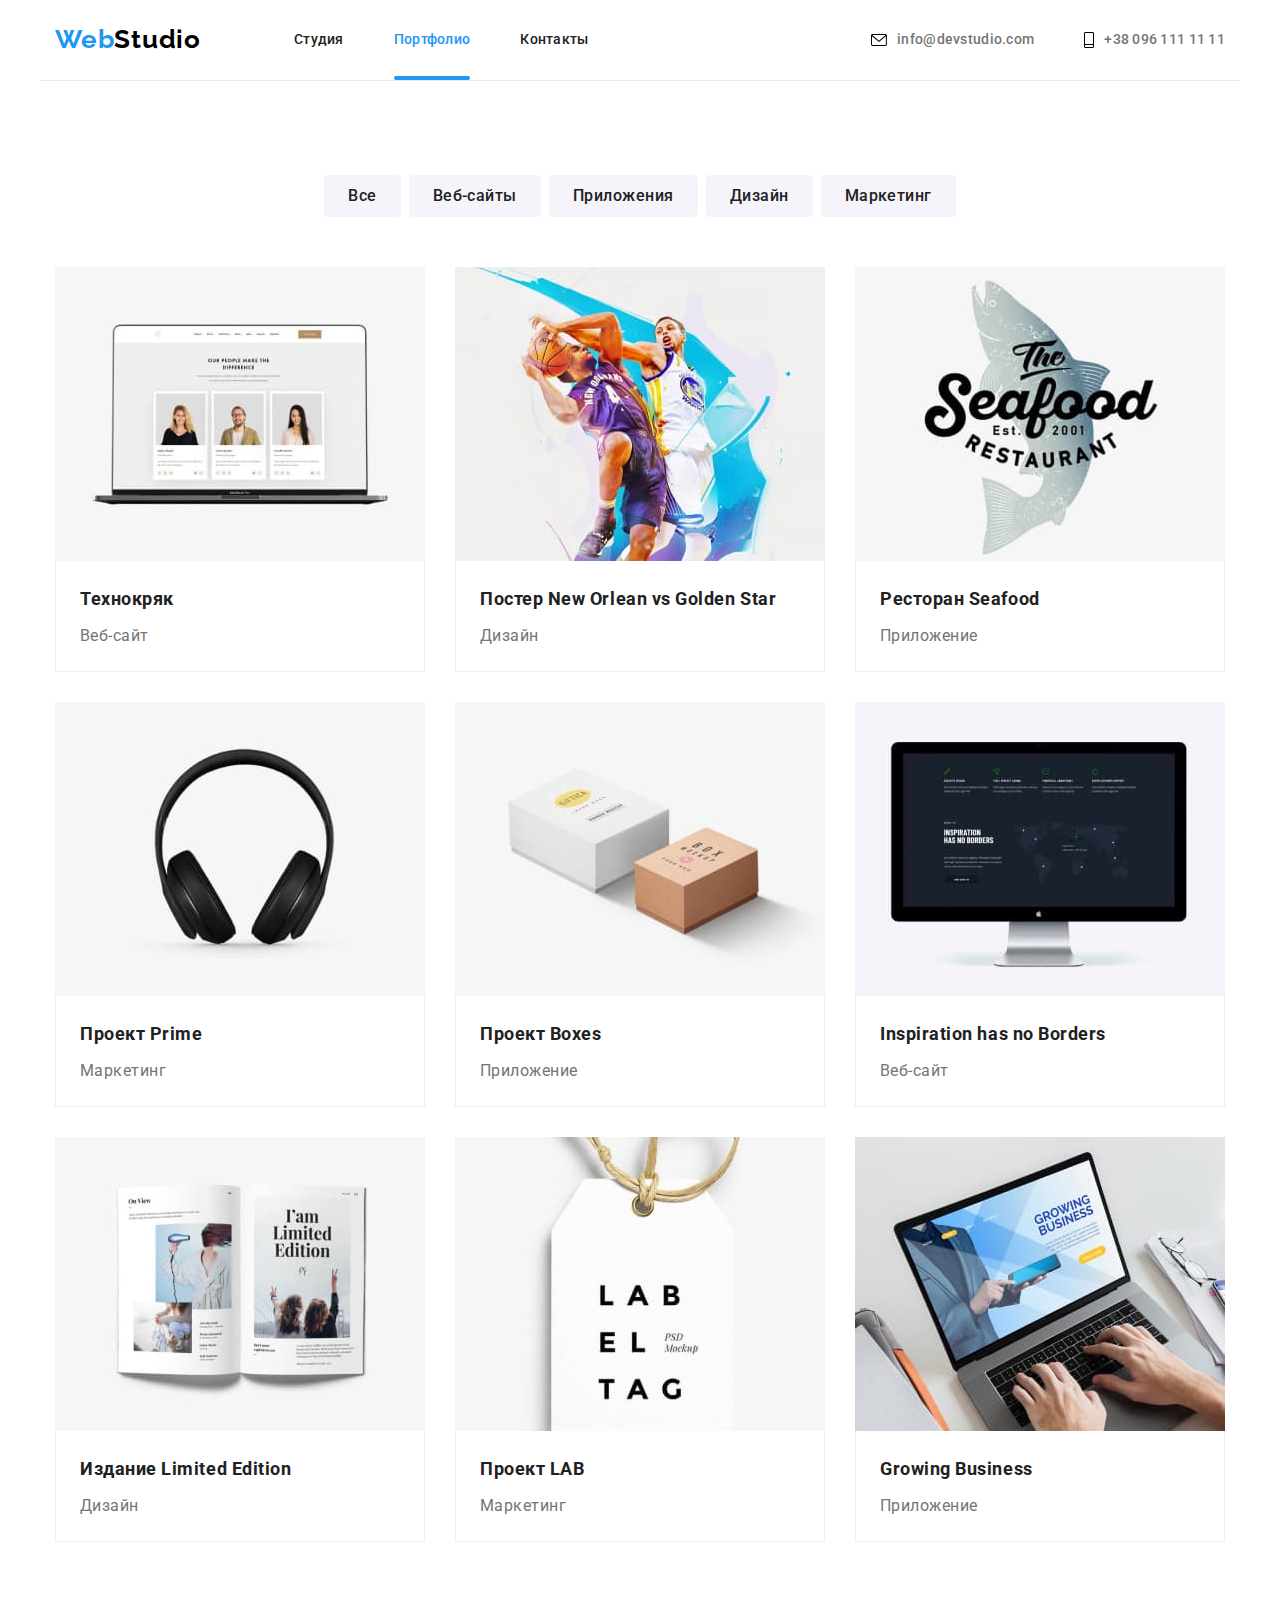
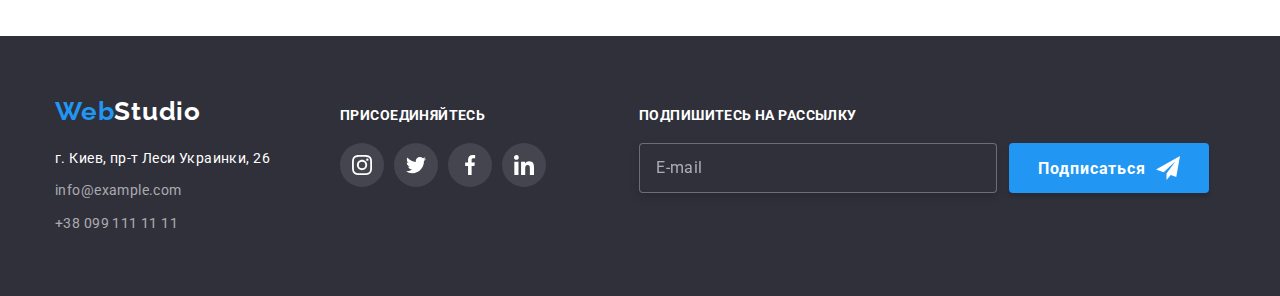
==== portfolio.html @ ce105347 "new" ====
<!DOCTYPE html>
<html lang="en">
  <head>
    <meta charset="UTF-8" />
    <meta http-equiv="X-UA-Compatible" content="IE=edge" />
    <meta name="viewport" content="width=device-width, initial-scale=1.0" />
    <title>WebStudio portfolio</title>
    <link rel="preconnect" href="https://fonts.gstatic.com" />
    <link
      href="https://fonts.googleapis.com/css2?family=Raleway:wght@700&family=Roboto:wght@400;500;700;900&display=swap"
      rel="stylesheet"
    />
    <link
      rel="stylesheet"
      href="https://cdnjs.cloudflare.com/ajax/libs/modern-normalize/1.1.0/modern-normalize.min.css"
    />
    <link rel="stylesheet" href="./css/styles.css" />
  </head>
  <body>
    <!-- Шапка страницы -->
    <header class="header conteiner header-border">
      <nav class="nav-conteiner">
        <a class="logo link" href="index.html">Web<span class="header-logo">Studio</span></a>
        <ul class="nav-main-list list">
          <li class="item"><a class="nav-main link" href="index.html">Студия</a></li>
          <li class="item">
            <a class="nav-main current link" href="./portfolio.html">Портфолио</a>
          </li>
          <li class="item"><a class="nav-main link" href="">Контакты</a></li>
        </ul>
      </nav>
      <ul class="nav-contacts list">
        <li class="nav-contacts-item">
          <a class="contact-link link" href="mailto:info@devstudio.com">
            <svg class="nav-envelope" width="16" height="12">
              <use href="./images/icon.svg#icon-envelope-hover"></use>
            </svg>
            info@devstudio.com
          </a>
        </li>
        <li class="nav-contacts-item">
          <a class="contact-link link" href="tel:+380961111111">
            <svg class="nav-envelope-tell" width="10" height="16">
              <use href="./images/icon.svg#icon-tell"></use>
            </svg>
            +38 096 111 11 11
          </a>
        </li>
      </ul>
    </header>
    <!-- Основной контент  -->
    <main>
      <section class="section">
        <div class="conteiner">
          <h1 class="visually-hidden">Портфолио</h1>
          <ul class="button-flex list">
            <li class="item"><button type="button" class="button-portfolio button">Все</button></li>
            <li class="item">
              <button type="button" class="button-portfolio button">Веб-сайты</button>
            </li>
            <li class="item">
              <button type="button" class="button-portfolio button">Приложения</button>
            </li>
            <li class="item">
              <button type="button" class="button-portfolio button">Дизайн</button>
            </li>
            <li class="item">
              <button type="button" class="button-portfolio button">Маркетинг</button>
            </li>
          </ul>
          <ul class="portfolio-flex list">
            <li class="item">
              <a class="portfolio-set-action link" href="">
                <div class="thumb-overlay">
                  <img
                    src="./images/portfolio/portfolio1.jpg"
                    alt="компьютер"
                    width="370"
                    height="294"
                  />
                  <p class="thumb-text">
                    Технокряк это современная площадка распространения коронавируса. Компании
                    используют эту платформу для цифрового шпионажа и атак на защищённые сервера
                    конкурентов.
                  </p>
                </div>
                <div class="portfolio-set-border">
                  <h2 class="title-portfolio">Технокряк</h2>
                  <p class="text-portfolio">Веб-сайт</p>
                </div>
              </a>
            </li>
            <li class="item">
              <a class="portfolio-set-action link" href="">
                <div class="thumb-overlay">
                  <img
                    src="./images/portfolio/portfolio2.jpg"
                    alt="игра в баскетбол"
                    width="370"
                    height="294"
                  />
                  <p class="thumb-text">
                    Технокряк это современная площадка распространения коронавируса. Компании
                    используют эту платформу для цифрового шпионажа и атак на защищённые сервера
                    конкурентов.
                  </p>
                </div>
                <div class="portfolio-set-border">
                  <h2 class="title-portfolio">Постер New Orlean vs Golden Star</h2>
                  <p class="text-portfolio">Дизайн</p>
                </div>
              </a>
            </li>
            <li class="item">
              <a class="portfolio-set-action link" href="">
                <div class="thumb-overlay">
                  <img
                    src="./images/portfolio/portfolio3.jpg"
                    alt="Ресторан морепродуктов"
                    width="370"
                    height="294"
                  />
                  <p class="thumb-text">
                    Технокряк это современная площадка распространения коронавируса. Компании
                    используют эту платформу для цифрового шпионажа и атак на защищённые сервера
                    конкурентов.
                  </p>
                </div>
                <div class="portfolio-set-border">
                  <h2 class="title-portfolio">Ресторан Seafood</h2>
                  <p class="text-portfolio">Приложение</p>
                </div>
              </a>
            </li>
            <li class="item">
              <a class="portfolio-set-action link" href="">
                <div class="thumb-overlay">
                  <img
                    src="./images/portfolio/portfolio4.jpg"
                    alt="наушники"
                    width="370"
                    height="294"
                  />
                  <p class="thumb-text">
                    Технокряк это современная площадка распространения коронавируса. Компании
                    используют эту платформу для цифрового шпионажа и атак на защищённые сервера
                    конкурентов.
                  </p>
                </div>
                <div class="portfolio-set-border">
                  <h2 class="title-portfolio">Проект Prime</h2>
                  <p class="text-portfolio">Маркетинг</p>
                </div>
              </a>
            </li>
            <li class="item">
              <a class="portfolio-set-action link" href="">
                <div class="thumb-overlay">
                  <img
                    src="./images/portfolio/portfolio5.jpg"
                    alt="коропки"
                    width="370"
                    height="294"
                  />
                  <p class="thumb-text">
                    Технокряк это современная площадка распространения коронавируса. Компании
                    используют эту платформу для цифрового шпионажа и атак на защищённые сервера
                    конкурентов.
                  </p>
                </div>
                <div class="portfolio-set-border">
                  <h2 class="title-portfolio">Проект Boxes</h2>
                  <p class="text-portfolio">Приложение</p>
                </div>
              </a>
            </li>
            <li class="item">
              <a class="portfolio-set-action link" href="">
                <div class="thumb-overlay">
                  <img
                    src="./images/portfolio/portfolio6.jpg"
                    alt="монитор"
                    width="370"
                    height="294"
                  />
                  <p class="thumb-text">
                    Технокряк это современная площадка распространения коронавируса. Компании
                    используют эту платформу для цифрового шпионажа и атак на защищённые сервера
                    конкурентов.
                  </p>
                </div>
                <div class="portfolio-set-border">
                  <h2 class="title-portfolio">Inspiration has no Borders</h2>
                  <p class="text-portfolio">Веб-сайт</p>
                </div>
              </a>
            </li>
            <li class="item">
              <a class="portfolio-set-action link" href="">
                <div class="thumb-overlay">
                  <img
                    src="./images/portfolio/portfolio7.jpg"
                    alt="книга"
                    width="370"
                    height="294"
                  />
                  <p class="thumb-text">
                    Технокряк это современная площадка распространения коронавируса. Компании
                    используют эту платформу для цифрового шпионажа и атак на защищённые сервера
                    конкурентов.
                  </p>
                </div>
                <div class="portfolio-set-border">
                  <h2 class="title-portfolio">Издание Limited Edition</h2>
                  <p class="text-portfolio">Дизайн</p>
                </div>
              </a>
            </li>
            <li class="item">
              <a class="portfolio-set-action link" href="">
                <div class="thumb-overlay">
                  <img
                    src="./images/portfolio/portfolio8.jpg"
                    alt="бирка"
                    width="370"
                    height="294"
                  />
                  <p class="thumb-text">
                    Технокряк это современная площадка распространения коронавируса. Компании
                    используют эту платформу для цифрового шпионажа и атак на защищённые сервера
                    конкурентов.
                  </p>
                </div>
                <div class="portfolio-set-border">
                  <h2 class="title-portfolio">Проект LAB</h2>
                  <p class="text-portfolio">Маркетинг</p>
                </div>
              </a>
            </li>
            <li class="item">
              <a class="portfolio-set-action link" href="">
                <div class="thumb-overlay">
                  <img
                    src="./images/portfolio/portfolio9.jpg"
                    alt="ноутбук"
                    width="370"
                    height="294"
                  />
                  <p class="thumb-text">
                    Технокряк это современная площадка распространения коронавируса. Компании
                    используют эту платформу для цифрового шпионажа и атак на защищённые сервера
                    конкурентов.
                  </p>
                </div>
                <div class="portfolio-set-border">
                  <h2 class="title-portfolio">Growing Business</h2>
                  <p class="text-portfolio">Приложение</p>
                </div>
              </a>
            </li>
          </ul>
        </div>
      </section>
    </main>
    <!-- Подвал страницы -->
    <footer class="footer background-width">
      <div class="conteiner address-flex">
        <div>
          <a class="footer-logo-measurements link" href="index.html"
            >Web<span class="footer-logo">Studio</span></a
          >
          <address>
            <ul class="list">
              <li class="footer-margin">
                <a
                  class="footer address link"
                  href="https://goo.gl/maps/Bgxvi77Lv6ApDNNu9"
                  target="_blank"
                  rel="noopener noreferrer"
                  >г. Киев, пр-т Леси Украинки, 26
                </a>
              </li>
              <li class="footer-margin">
                <a class="footer contacts link" href="mailto:info@devstudio.com"
                  >info@example.com</a
                >
              </li>
              <li class="footer-margin">
                <a class="footer contacts link" href="tel:+380961111111">+38 099 111 11 11</a>
              </li>
            </ul>
          </address>
        </div>
        <div class="icon-footer-conteiner">
          <p class="join-footer">присоединяйтесь</p>
          <ul class="list icon-footer">
            <li class="icon-margin-footer">
              <a class="icon-flex-footer" href="">
                <svg width="20" height="20">
                  <use href="./images/icon.svg#icon-instagram"></use>
                </svg>
              </a>
            </li>
            <li class="icon-margin-footer">
              <a class="icon-flex-footer" href="">
                <svg width="20" height="20">
                  <use href="./images/icon.svg#icon-twitter"></use>
                </svg>
              </a>
            </li>
            <li class="icon-margin-footer">
              <a class="icon-flex-footer" href="">
                <svg width="20" height="20">
                  <use href="./images/icon.svg#icon-facebook"></use>
                </svg>
              </a>
            </li>
            <li class="icon-margin-footer">
              <a class="icon-flex-footer" href="">
                <svg width="20" height="20">
                  <use href="./images/icon.svg#icon-linkedin"></use>
                </svg>
              </a>
            </li>
          </ul>
        </div>
        <form class="footer-form" method="post">
          <label class="footer-label" for="footer-input">Подпишитесь на рассылку</label>
          <div class="footer-input-button">
            <input
              class="footer-input"
              id="footer-input"
              type="email"
              name="user-email"
              placeholder="E-mail"
            />
            <button class="footer-button" type="submit">
              <span class="footer-button-text">Подписаться</span>
              <svg width="24" height="24" class="footer-icon-send">
                <use href="./images/icon.svg#icon-icon-send"></use>
              </svg>
            </button>
          </div>
        </form>
      </div>
    </footer>
  </body>
</html>
---- css/styles.css ----
:root {
  --font-secondary: 'Raleway', sans-serif;
  --font-primary: 'Roboto', sans-serif;
  --primary-text-color: #757575;
  --title-text-color: #212121;
  --accent-color: #2196f3;
  --bgc-hero-footer: #2f303a;
  --button-secondary-made: #f5f4fa;
  --secondary-color-white: #ffffff;
  --logo-color: #000000;
  --button-first-accent: #188ce8;
  --margin-content: 30px;
}
/* delite style utility */
.list {
  list-style: none;
  margin: 0px;
  padding: 0px;
}
.link {
  text-decoration: none;
}
img {
  display: block;
  max-width: 100%;
}
/* body */
body {
  font-weight: 400;
  font-size: 14px;
  font-family: var(--font-primary);
  background-color: var(--secondary-color-white);
  color: var(--primary-text-color);
}
/* conteiner width 1200 */
.conteiner {
  width: 1200px;
  padding-left: 15px;
  padding-right: 15px;
  margin: 0 auto;
}
/* conteiner section */
.section {
  padding-top: 94px;
  padding-bottom: 94px;
}
/* header */
.header {
  font-weight: 500;
  line-height: 1.1;
  letter-spacing: 0.02em;
  display: flex;
  align-items: center;
}
.header-border {
  border-bottom: 1px solid #ececec;
}
/* logo */
.logo {
  padding-top: 24px;
  padding-bottom: 25px;
  font-family: var(--font-secondary);
  font-weight: bold;
  font-size: 26px;
  line-height: 1.2;
  letter-spacing: 0.03em;
  color: var(--accent-color);
}
.footer-logo-measurements {
  margin-top: 0px;
  margin-bottom: 20px;
  font-family: var(--font-secondary);
  font-weight: bold;
  font-size: 26px;
  line-height: 1.2;
  letter-spacing: 0.03em;
  color: var(--accent-color);
  display: block;
}
.header-logo {
  color: var(--logo-color);
}
.footer-logo {
  color: var(--secondary-color-white);
}
/* nav */
.nav-main-list {
  display: flex;
  margin-left: 93px;
}
.nav-conteiner {
  display: flex;
  align-items: center;
}
.nav-main-list > .item:not(:last-child) {
  margin-right: 50px;
}
.nav-main {
  color: var(--title-text-color);
  display: block;
  padding-top: 32px;
  padding-bottom: 32px;
  transition: color 250ms cubic-bezier(0.4, 0, 0.2, 1);
}
.nav-contacts {
  display: flex;
  margin-left: auto;
}
.nav-main:hover,
.nav-main:focus {
  color: var(--accent-color);
}
.nav-main.current {
  color: var(--accent-color);
}
.item .current {
  position: relative;
}
.nav-main.current::after {
  position: absolute;
  content: '';
  display: block;
  width: 100%;
  height: 4px;
  background-color: var(--accent-color);
  border-radius: 2px;
  left: 0;
  bottom: 0;
}
.contact-link {
  padding-top: 32px;
  padding-bottom: 32px;
  display: block;
  color: var(--primary-text-color);
  display: flex;
  transition: fill 250ms cubic-bezier(0.4, 0, 0.2, 1), color 250ms cubic-bezier(0.4, 0, 0.2, 1);
}
.contact-link:hover,
.contact-link:focus {
  color: var(--accent-color);
  fill: var(--accent-color);
}
.nav-contacts-item:not(:last-child) {
  margin-right: 50px;
  display: flex;
}
.nav-envelope {
  margin-right: 10px;
  margin: auto 10px auto auto;
  color: var(--primary-text-color);
}
.nav-envelope-tell {
  margin-right: 10px;
  color: var(--primary-text-color);
  transition: fill 250ms cubic-bezier(0.4, 0, 0.2, 1);
}
.nav-envelope-tell:hover,
.nav-envelope-tell:focus {
  fill: var(--accent-color);
}
/* hero */
.hero-title {
  margin-left: auto;
  margin-right: auto;
  width: 696px;
  margin-top: 0px;
  margin-bottom: 30px;
  font-weight: 900;
  font-size: 44px;
  line-height: 1.4;
  letter-spacing: 0.06em;
  text-transform: uppercase;
  color: var(--secondary-color-white);
}
.hero-width {
  background-size: cover;
  background-position: center;
  background-repeat: no-repeat;
  background-image: linear-gradient(to right, rgba(47, 48, 58, 0.4), rgba(47, 48, 58, 0.4)),
    url(../images/hero.jpg);
  text-align: center;
  padding-top: 200px;
  padding-bottom: 200px;
  margin: 0 auto;
  max-width: 1600px;
  height: 600px;
  background-color: var(--bgc-hero-footer);
}
/* button */
.button {
  font-family: inherit;
  font-size: 16px;
  cursor: pointer;
  border-radius: 4px;
  display: inline-block;
  text-align: center;
  min-width: 200px;
}
.button-primary {
  padding: 10px 32px;
  font-weight: 700;
  line-height: 1.9;
  letter-spacing: 0.06em;
  border-color: transparent;
  color: var(--secondary-color-white);
  background-color: var(--accent-color);
  transition: background-color 250ms cubic-bezier(0.4, 0, 0.2, 1);
}
.button-primary:hover,
.button-primary:focus {
  background-color: var(--button-first-accent);
}
/* bytton portfolio */
.button-portfolio {
  border-color: transparent;
  min-width: 100%;
  padding: 6px 22px;
  font-weight: 500;
  line-height: 1.6;
  letter-spacing: 0.03em;
  color: var(--title-text-color);
  background-color: var(--button-secondary-made);
  transition: color 250ms cubic-bezier(0.4, 0, 0.2, 1),
    box-shadow 250ms cubic-bezier(0.4, 0, 0.2, 1),
    background-color 250ms cubic-bezier(0.4, 0, 0.2, 1);
}
.button-flex {
  display: flex;
  justify-content: center;
  margin-top: 0px;
  margin-bottom: 50px;
}
.button-flex > .item:not(:last-child) {
  margin-right: 8px;
}
.button-portfolio:hover,
.button-portfolio:focus {
  color: var(--secondary-color-white);
  background-color: var(--accent-color);
  box-shadow: 0px 3px 1px rgba(0, 0, 0, 0.1), 0px 1px 2px rgba(0, 0, 0, 0.08),
    0px 2px 2px rgba(0, 0, 0, 0.12);
}
/* section features */
.section-features {
  padding-top: 94px;
}
.features-title {
  margin-top: 0px;
  margin-bottom: 10px;
  font-weight: bold;
  line-height: 1.1;
  letter-spacing: 0.03em;
  text-transform: uppercase;
  color: var(--title-text-color);
}
.features-text {
  margin-top: 0px;
  margin-bottom: 0px;
  line-height: 1.7;
  letter-spacing: 0.03em;
}
.features-flex {
  display: flex;
}
.features-flex .item:not(:last-child) {
  margin-right: var(--margin-content);
}
.icon-features {
  display: flex;
  align-items: center;
  justify-content: center;
  width: 270px;
  height: 120px;
  background-color: #f5f4fa;
  border-radius: 4px;
  margin-bottom: 30px;
}
/* section made */
.made-title {
  margin-top: 0px;
  margin-bottom: 50px;
  font-weight: bold;
  font-size: 36px;
  line-height: 1.2;
  text-align: center;
  letter-spacing: 0.03em;
  color: var(--title-text-color);
}
.made-flex {
  display: flex;
}
.made-flex .item:not(:last-child) {
  margin-right: var(--margin-content);
}
.made-flex > .item {
  position: relative;
}
.made-position-item {
  position: absolute;
  width: 100%;
  height: 70px;
  left: 0;
  bottom: 0;
  background: rgba(47, 48, 58, 0.8);
}
.made-position-item > .title-text {
  position: absolute;
  width: 200px;
  top: 50%;
  left: 50%;
  transform: translate(-50%, -50%);
  margin: 0 auto;

  font-weight: 700;
  font-size: 14px;
  line-height: 1.14;
  letter-spacing: 0.03em;
  text-transform: uppercase;
  color: #ffffff;
}
/* section team */
.team {
  background-color: var(--button-secondary-made);
}
.title-team {
  margin-top: 0px;
  margin-bottom: 50px;
  font-weight: bold;
  font-size: 36px;
  line-height: 1.2;
  text-align: center;
  letter-spacing: 0.03em;
  color: var(--title-text-color);
}
.team-flex {
  display: flex;
}
.team-flex > .item:not(:last-child) {
  margin-right: var(--margin-content);
}
.card-team {
  padding-top: var(--margin-content);
  padding-bottom: var(--margin-content);
  border-radius: 0px 0px 4px 4px;
  background: var(--secondary-color-white);
  box-shadow: 0px 1px 3px rgba(0, 0, 0, 0.12), 0px 1px 1px rgba(0, 0, 0, 0.14),
    0px 2px 1px rgba(0, 0, 0, 0.2);
}
.member-team {
  margin-top: 0px;
  margin-bottom: 10px;
  font-weight: 500;
  font-size: 16px;
  line-height: 1.2;
  text-align: center;
  letter-spacing: 0.03em;
  color: var(--title-text-color);
}
.position {
  margin-top: 0px;
  margin-bottom: 0px;
  font-size: 16px;
  line-height: 1.2;
  text-align: center;
  letter-spacing: 0.03em;
}
.icon-flex {
  display: flex;
  justify-content: space-between;
  align-items: center;
  margin-left: 32px;
  margin-right: 30px;
  margin-top: 16px;
}
.icon-flex-team {
  width: 44px;
  height: 44px;
  display: flex;
  justify-content: center;
  align-items: center;
  border-radius: 50%;
  background-color: var(--secondary-color-white);
  fill: #afb1b8;
  transition: fill 250ms cubic-bezier(0.4, 0, 0.2, 1),
    background-color 250ms cubic-bezier(0.4, 0, 0.2, 1);
}
.icon-flex-team:hover,
.icon-flex-team:focus {
  background-color: var(--accent-color);
  fill: var(--secondary-color-white);
}
.icon-team {
  width: 20px;
  height: 20px;
}
/* customer */
.customer-title {
  margin-top: 0px;
  margin-bottom: 50px;
  font-weight: 700;
  font-size: 36px;
  line-height: 1.31;
  text-align: center;
  letter-spacing: 0.03em;
  color: var(--title-text-color);
}
.customer-icon-flex {
  display: flex;
}
.customer-icon {
  display: flex;
  fill: #afb1b8;
  width: 170px;
  height: 92px;
  padding: 16px 32px;
  border: 1px solid #afb1b8;
  box-sizing: border-box;
  border-radius: 4px;
  transition: border-color 250ms cubic-bezier(0.4, 0, 0.2, 1),
    fill 250ms cubic-bezier(0.4, 0, 0.2, 1);
}
.customer-icon-conteiner:not(:last-child) {
  margin-right: var(--margin-content);
}
.customer-logo {
  width: 106px;
  height: 60px;
}
.customer-icon:focus,
.customer-icon:hover {
  fill: var(--accent-color);
  border-color: var(--accent-color);
}
/* footer */
.footer {
  font-style: normal;
  line-height: 1.7;
  letter-spacing: 0.03em;
  background-color: var(--bgc-hero-footer);
}
.background-width {
  margin: 0 auto;
  padding-top: 60px;
  padding-bottom: 60px;
  max-width: 1600px;
}
.footer.address {
  color: var(--secondary-color-white);
}
.footer.contacts {
  color: rgba(255, 255, 255, 0.6);
  transition: color 250ms cubic-bezier(0.4, 0, 0.2, 1);
}
.footer.contacts:hover,
.footer.contacts:focus {
  color: var(--accent-color);
}
.footer-margin:not(:last-child) {
  margin-bottom: 9px;
}
.icon-footer {
  display: flex;
}
.icon-flex-footer {
  display: flex;
  width: 44px;
  height: 44px;
  align-items: center;
  justify-content: center;
  border-radius: 50%;
  background: rgba(255, 255, 255, 0.1);
  fill: var(--secondary-color-white);
  transition: background-color 250ms cubic-bezier(0.4, 0, 0.2, 1);
}
.icon-margin-footer:not(:last-child) {
  margin-right: 10px;
}
.icon-flex-footer:hover,
.icon-flex-footer:focus {
  background-color: var(--accent-color);
}
.address-flex {
  display: flex;
  align-items: baseline;
}
.icon-footer-conteiner {
  margin-left: 70px;
}
.join-footer {
  font-weight: 700;
  line-height: 16px;
  letter-spacing: 0.03em;
  text-transform: uppercase;
  color: var(--secondary-color-white);
  font-style: normal;
  margin: 0 0 20px 0;
}
.footer-form {
  margin-left: 93px;
}
.footer-label {
  margin: 0 0 20px 0;
  display: block;
  font-weight: 700;
  font-size: 14px;
  line-height: 1.14;
  letter-spacing: 0.03em;
  text-transform: uppercase;
  color: #ffffff;
}
.footer-input-button {
  display: flex;
}
.footer-input {
  background-color: #2f303a;
  padding-left: 16px;
  margin-right: 12px;
  width: 358px;
  height: 50px;
  display: inline-block;
  border: 1px solid rgba(255, 255, 255, 0.3);
  box-sizing: border-box;
  filter: drop-shadow(0px 4px 4px rgba(0, 0, 0, 0.15));
  border-radius: 4px;
  color: #ffffff;
}
.footer-input::placeholder {
  font-size: 16px;
  line-height: 1.25;
  align-items: center;
  letter-spacing: 0.03em;
  color: rgba(255, 255, 255, 0.6);
}
.footer-button {
  display: inline-block;
  display: flex;
  justify-content: center;
  align-items: center;
  width: 200px;
  height: 50px;
  background: #2196f3;
  box-shadow: 0px 4px 4px rgba(0, 0, 0, 0.15);
  border-radius: 4px;
  font-weight: 700;
  font-size: 16px;
  line-height: 1.87;
  letter-spacing: 0.06em;
  color: #ffffff;
  border: transparent;
  cursor: pointer;
  transition: background-color 250ms cubic-bezier(0.4, 0, 0.2, 1);
}
.footer-button:hover,
.footer-button:focus {
  background-color: var(--button-first-accent);
  outline: none;
}
.footer-icon-send {
  margin-left: 10px;
  fill: #ffffff;
}
/* page portfolio */
.title-portfolio {
  margin-top: 0px;
  margin-bottom: 4px;
  font-weight: bold;
  font-size: 18px;
  line-height: 2;
  letter-spacing: 0.03em;
  color: var(--title-text-color);
}
.text-portfolio {
  margin-top: 0px;
  margin-bottom: 0px;
  font-size: 16px;
  line-height: 1.87;
  letter-spacing: 0.03em;
  color: var(--primary-text-color);
}
.portfolio-flex {
  display: flex;
  flex-wrap: wrap;
  margin-left: -30px;
  margin-top: -30px;
}
.portfolio-flex .item {
  flex-basis: calc(100% / 3 - 30px);
  margin-left: 30px;
  margin-top: 30px;
}
.portfolio-set-action {
  display: block;
  transition: box-shadow 250ms cubic-bezier(0.4, 0, 0.2, 1);
}
.portfolio-set-action:hover,
.portfolio-set-action:focus {
  box-shadow: 0px 1px 1px rgba(0, 0, 0, 0.12), 0px 4px 4px rgba(0, 0, 0, 0.06),
    1px 4px 6px rgba(0, 0, 0, 0.16);
}
.portfolio-set-border {
  border: 1px solid #eeeeee;
  padding: 20px 24px;
  border-top: none;
}
/* overlay portfolio*/
.portfolio-set-action:hover .thumb-text,
.portfolio-set-action:focus .thumb-text {
  transform: translateY(-100%);
}
.thumb-overlay {
  position: relative;
  overflow: hidden;
}
.thumb-text {
  position: absolute;
  left: 0;
  top: 100%;
  width: 100%;
  height: 100%;
  overflow: auto;
  transform: translateY(0%);
  transition: transform 250ms cubic-bezier(0.4, 0, 0.2, 1);
  background-color: rgba(33, 150, 243, 0.9);

  margin: 0 auto;
  padding: 63px 24px;
  font-size: 18px;
  line-height: 1.56;
  letter-spacing: 0.03em;
  color: var(--secondary-color-white);
}
/* hidden titel */
.visually-hidden {
  position: absolute;
  width: 1px;
  height: 1px;
  margin: -1px;
  padding: 0;
  overflow: hidden;
  border: 0;
  clip: rect(0 0 0 0);
}
/* backdrop */
.backdrop {
  position: fixed;
  top: 0;
  left: 0;
  width: 100vw;
  height: 100vh;
  background-color: rgba(0, 0, 0, 0.2);
  transition: opacity 250ms cubic-bezier(0.4, 0, 0.2, 1),
    visibility 250ms cubic-bezier(0.4, 0, 0.2, 1);
  animation: animateScale 1000ms linear 2;
}
.modal {
  position: absolute;
  top: 50%;
  left: 50%;
  transform: translate(-50%, -50%);
  width: 528px;
  height: 581px;
  background-color: var(--secondary-color-white);
  box-shadow: 0px 1px 3px rgba(0, 0, 0, 0.12), 0px 1px 1px rgba(0, 0, 0, 0.14),
    0px 2px 1px rgba(0, 0, 0, 0.2);
  border-radius: 4px;
}
.close-modal {
  display: flex;
  position: absolute;
  top: 8px;
  right: 8px;
  width: 30px;
  height: 30px;
  background-color: var(--secondary-color-white);
  border: 1px solid rgba(0, 0, 0, 0.1);
  border-radius: 50%;
  cursor: pointer;
  padding: 5px;
  animation: animateRotate 1000ms linear 3;
  transition: fill 250ms cubic-bezier(0.4, 0, 0.2, 1);
}
.close-modal:hover,
.close-modal:focus {
  fill: var(--accent-color);
  outline: none;
}
.is-hidden {
  opacity: 0;
  visibility: hidden;
  pointer-events: none;
  animation: animateRotate 600ms linear 1;
}
.form {
  padding: 40px;
}
.form-text {
  margin: 0 0 12px 0;
  font-weight: 700;
  font-size: 20px;
  line-height: 1.15;
  text-align: center;
  letter-spacing: 0.03em;
  color: #212121;
}
.form-label {
  display: block;
  margin: 0 0 10px 0;
}
.form-input-icon {
  position: relative;
  display: block;
}
.form-input {
  width: 100%;
  height: 40px;
  border: 1px solid rgba(33, 33, 33, 0.2);
  border-radius: 4px;
  cursor: pointer;
  padding-left: 42px;
  transition: box-shadow 250ms cubic-bezier(0.4, 0, 0.2, 1),
    box-shadow 250ms cubic-bezier(0.4, 0, 0.2, 1), border 250ms cubic-bezier(0.4, 0, 0.2, 1);
}
.form-input:hover,
.form-input:focus,
.form-textarea:hover,
.form-textarea:focus {
  background-color: #ffffff;
  box-shadow: 0px 1px 3px rgba(0, 0, 0, 0.12), 0px 1px 1px rgba(0, 0, 0, 0.14),
    0px 2px 1px rgba(0, 0, 0, 0.2);
  border: 1px solid #2196f3;
  border-radius: 4px;
  outline: none;
}
.form-text-name {
  display: block;
  margin: 0 0 4px 0;
  font-size: 12px;
  line-height: 1.16;
  letter-spacing: 0.01em;
  color: #757575;
}
.form-button {
  display: block;
  margin: 0 auto;
  width: 200px;
  height: 50px;
  background: var(--accent-color);
  font-weight: 700;
  font-size: 16px;
  line-height: 1.87;
  letter-spacing: 0.06em;
  color: #ffffff;
  cursor: pointer;
  border: transparent;
  transition: box-shadow 250ms cubic-bezier(0.4, 0, 0.2, 1),
    border-color 250ms cubic-bezier(0.4, 0, 0.2, 1),
    background-color 250ms cubic-bezier(0.4, 0, 0.2, 1);
}
.form-button:hover,
.form-button:focus {
  background-color: var(--button-first-accent);
  border-radius: 4px;
  outline: auto;
  border-color: var(--button-first-accent);
  box-shadow: 0px 4px 4px rgba(0, 0, 0, 0.15);
}
.form-textarea {
  width: 100%;
  height: 120px;
  padding: 12px 16px;
  margin: 0 0 20px 0;
  border: 1px solid rgba(33, 33, 33, 0.2);
  border-radius: 4px;
  resize: none;
  transition: box-shadow 250ms cubic-bezier(0.4, 0, 0.2, 1),
    box-shadow 250ms cubic-bezier(0.4, 0, 0.2, 1), border 250ms cubic-bezier(0.4, 0, 0.2, 1);
}
.form-textarea::placeholder {
  font-size: 14px;
  line-height: 1.14;
  letter-spacing: 0.01em;
  color: rgba(117, 117, 117, 0.5);
}
.privacy {
  display: block;
  margin: 0 0 30px 0;
}
.form-icon {
  position: absolute;
  top: 0;
  left: 12px;
  transform: translateY(50%);
  transition: fill 250ms cubic-bezier(0.4, 0, 0.2, 1);
}
.form-input:hover + .form-icon,
.form-input:focus + .form-icon {
  fill: #2196f3;
}
.privacy-contract {
  color: #2196f3;
  transition: box-shadow 250ms cubic-bezier(0.4, 0, 0.2, 1),
    color 250ms cubic-bezier(0.4, 0, 0.2, 1);
}
.privacy-contract:hover,
.privacy-contract:focus {
  outline: none;
  color: var(--button-first-accent);
  box-shadow: 0px 4px 4px rgba(0, 0, 0, 0.15);
}
/* animation */
@keyframes animateScale {
  0% {
    transform: scale(1);
  }
  50% {
    transform: scale(1.25);
  }
  100% {
    transform: scale(1);
  }
}
@keyframes animateRotate {
  0% {
    transform: rotate(0deg);
  }
  50% {
    transform: rotate(100deg);
  }
  100% {
    transform: rotate(0deg);
  }
}

.privacy::before {
  margin-right: 7px;
  display: inline-block;
  content: '';
  width: 16px;
  height: 15px;
  border: 2px solid #212121;
  cursor: pointer;
  margin-left: 12px;
  border-radius: 2px;
  transition: border 250ms cubic-bezier(0.4, 0, 0.2, 1),
    background-color 250ms cubic-bezier(0.4, 0, 0.2, 1);
}
.input-privacy:checked + .privacy::before {
  background-image: url(../images/iconcheck.svg);
  background-size: cover;
  border: 0px;
  background-color: var(--accent-color);
}
.input-privacy:focus + .privacy::before,
.input-privacy:hover + .privacy::before {
  border-color: var(--accent-color);
}
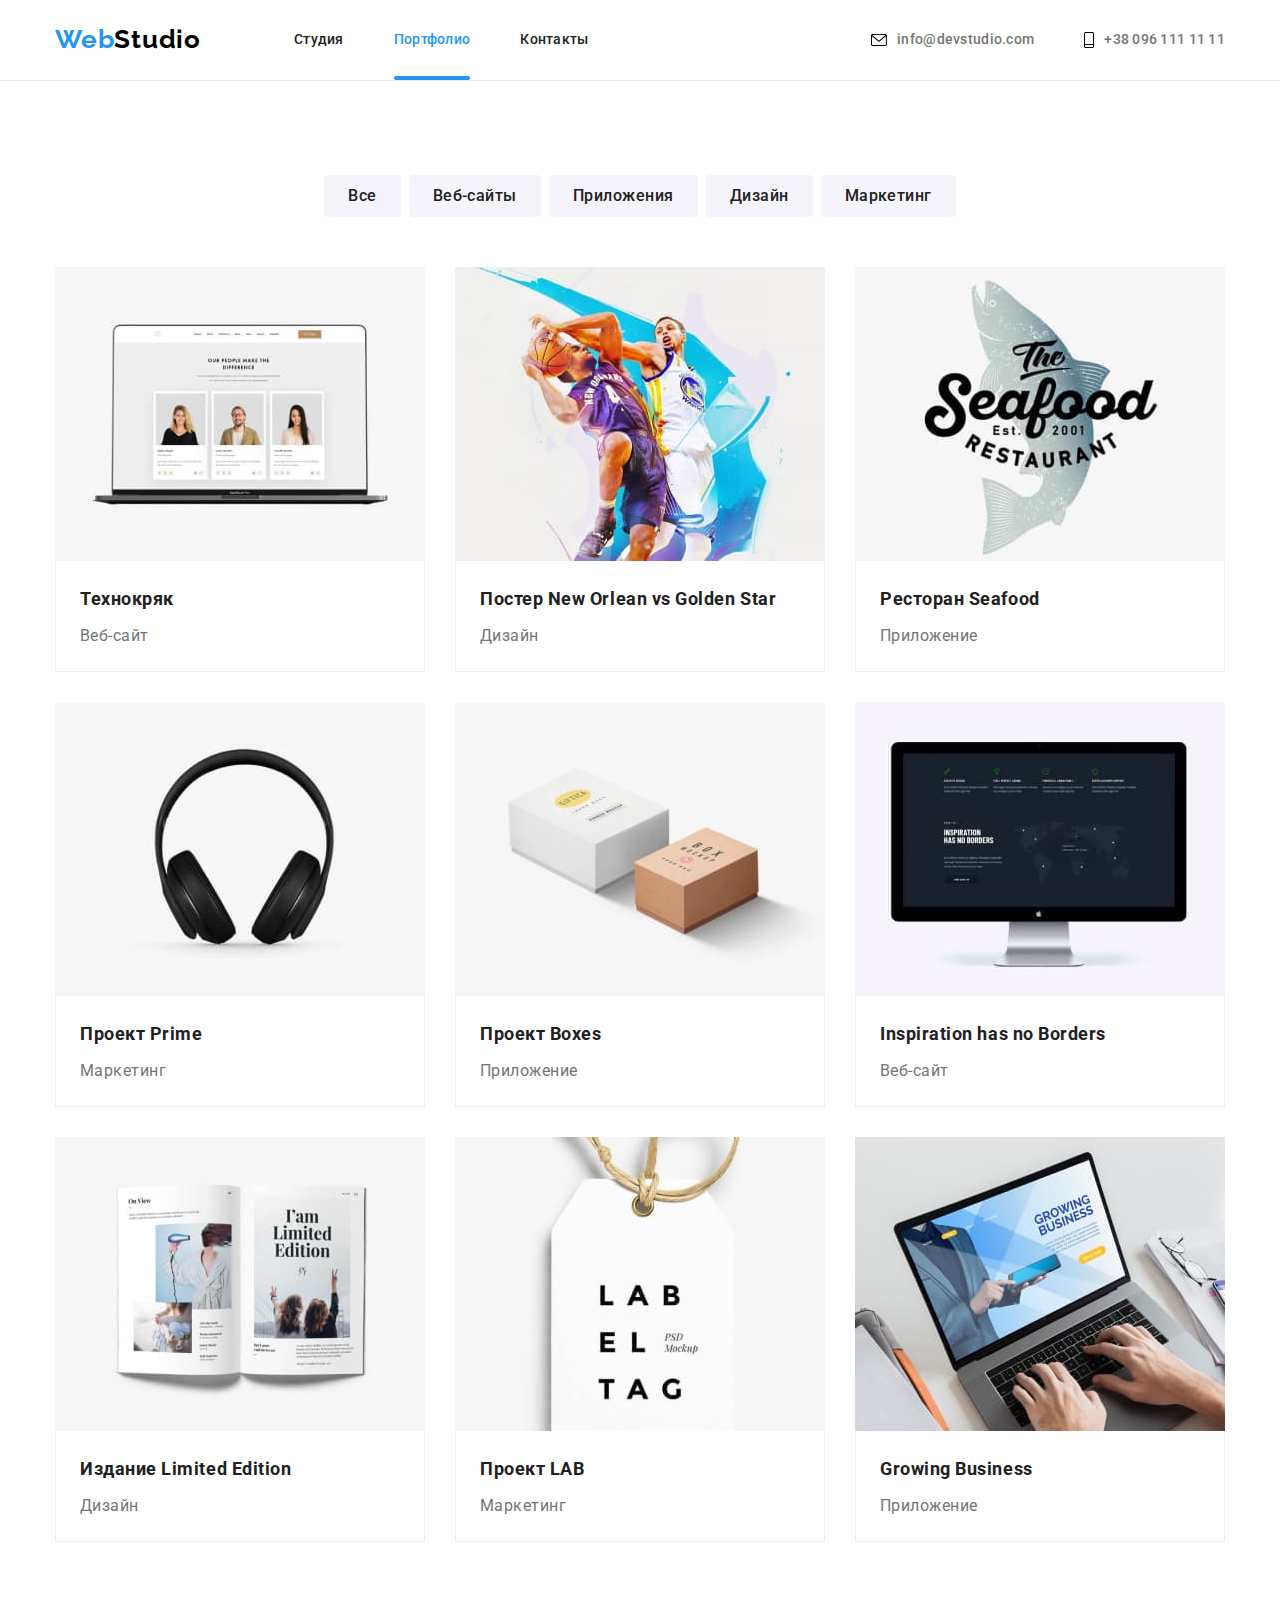
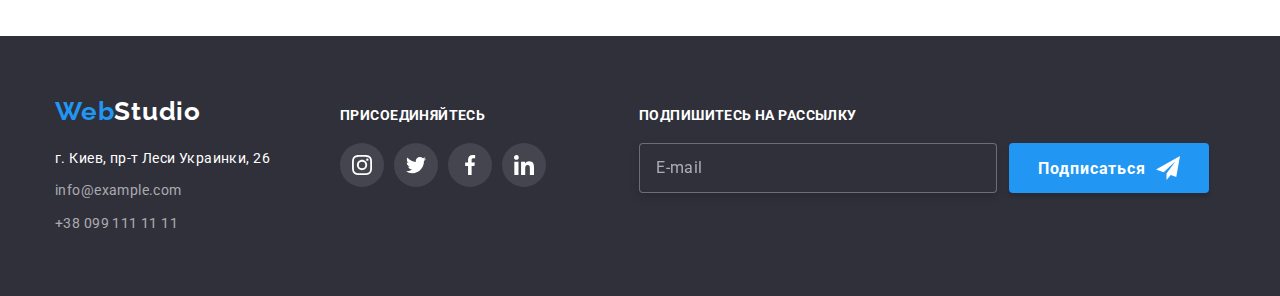
==== commit 0515cda9: "add-title-components" ====
--- a/portfolio.html
+++ b/portfolio.html
@@ -14,247 +14,249 @@
       rel="stylesheet"
       href="https://cdnjs.cloudflare.com/ajax/libs/modern-normalize/1.1.0/modern-normalize.min.css"
     />
-    <link rel="stylesheet" href="./css/styles.css" />
+    <link rel="stylesheet" href="./css/main.min.css" />
   </head>
   <body>
     <!-- Шапка страницы -->
-    <header class="header conteiner header-border">
-      <nav class="nav-conteiner">
-        <a class="logo link" href="index.html">Web<span class="header-logo">Studio</span></a>
-        <ul class="nav-main-list list">
-          <li class="item"><a class="nav-main link" href="index.html">Студия</a></li>
-          <li class="item">
-            <a class="nav-main current link" href="./portfolio.html">Портфолио</a>
+    <header class="header  header__border">
+      <div class="conteiner header__conteiner">
+        <nav class="nav">
+          <a class="logo link" href="index.html">Web<span class="header__logo">Studio</span></a>
+          <ul class="nav__list list">
+            <li class="nav__item"><a class="nav__link link" href="index.html">Студия</a></li>
+            <li class="nav__item">
+              <a class="nav__link nav__link--current link" href="./portfolio.html">Портфолио</a>
+            </li>
+            <li class="nav__item"><a class="nav__link link" href="">Контакты</a></li>
+          </ul>
+        </nav>
+        <ul class="contacts-list list">
+          <li class="contacts-list__item">
+            <a class="contacts-list__link link" href="mailto:info@devstudio.com">
+              <svg class="contacts-list__icon--envelope" width="16" height="12">
+                <use href="./images/icon.svg#icon-envelope-hover"></use>
+              </svg>
+              info@devstudio.com
+            </a>
           </li>
-          <li class="item"><a class="nav-main link" href="">Контакты</a></li>
+          <li class="contacts-list__item">
+            <a class="contacts-list__link link" href="tel:+380961111111">
+              <svg class="contacts-list__icon--tell" width="10" height="16">
+                <use href="./images/icon.svg#icon-tell"></use>
+              </svg>
+              +38 096 111 11 11
+            </a>
+          </li>
         </ul>
-      </nav>
-      <ul class="nav-contacts list">
-        <li class="nav-contacts-item">
-          <a class="contact-link link" href="mailto:info@devstudio.com">
-            <svg class="nav-envelope" width="16" height="12">
-              <use href="./images/icon.svg#icon-envelope-hover"></use>
-            </svg>
-            info@devstudio.com
-          </a>
-        </li>
-        <li class="nav-contacts-item">
-          <a class="contact-link link" href="tel:+380961111111">
-            <svg class="nav-envelope-tell" width="10" height="16">
-              <use href="./images/icon.svg#icon-tell"></use>
-            </svg>
-            +38 096 111 11 11
-          </a>
-        </li>
-      </ul>
+      </div>
     </header>
     <!-- Основной контент  -->
     <main>
       <section class="section">
         <div class="conteiner">
           <h1 class="visually-hidden">Портфолио</h1>
-          <ul class="button-flex list">
-            <li class="item"><button type="button" class="button-portfolio button">Все</button></li>
-            <li class="item">
-              <button type="button" class="button-portfolio button">Веб-сайты</button>
-            </li>
-            <li class="item">
-              <button type="button" class="button-portfolio button">Приложения</button>
-            </li>
-            <li class="item">
-              <button type="button" class="button-portfolio button">Дизайн</button>
-            </li>
-            <li class="item">
-              <button type="button" class="button-portfolio button">Маркетинг</button>
+          <ul class="button__position list">
+            <li class="button__item"><button type="button" class="button__portfolio button">Все</button></li>
+            <li class="button__item">
+              <button type="button" class="button__portfolio button">Веб-сайты</button>
+            </li>
+            <li class="button__item">
+              <button type="button" class="button__portfolio button">Приложения</button>
+            </li>
+            <li class="button__item">
+              <button type="button" class="button__portfolio button">Дизайн</button>
+            </li>
+            <li class="button__item">
+              <button type="button" class="button__portfolio button">Маркетинг</button>
             </li>
           </ul>
-          <ul class="portfolio-flex list">
-            <li class="item">
-              <a class="portfolio-set-action link" href="">
-                <div class="thumb-overlay">
+          <ul class="portfolio list">
+            <li class="portfolio__item">
+              <a class="portfolio__action link" href="">
+                <div class="overlay">
                   <img
                     src="./images/portfolio/portfolio1.jpg"
                     alt="компьютер"
                     width="370"
                     height="294"
                   />
-                  <p class="thumb-text">
-                    Технокряк это современная площадка распространения коронавируса. Компании
-                    используют эту платформу для цифрового шпионажа и атак на защищённые сервера
-                    конкурентов.
-                  </p>
-                </div>
-                <div class="portfolio-set-border">
-                  <h2 class="title-portfolio">Технокряк</h2>
-                  <p class="text-portfolio">Веб-сайт</p>
-                </div>
-              </a>
-            </li>
-            <li class="item">
-              <a class="portfolio-set-action link" href="">
-                <div class="thumb-overlay">
+                  <p class="overlay__text">
+                    Технокряк это современная площадка распространения коронавируса. Компании
+                    используют эту платформу для цифрового шпионажа и атак на защищённые сервера
+                    конкурентов.
+                  </p>
+                </div>
+                <div class="portfolio__border">
+                  <h2 class="portfolio__title">Технокряк</h2>
+                  <p class="portfolio__text">Веб-сайт</p>
+                </div>
+              </a>
+            </li>
+            <li class="portfolio__item">
+              <a class="portfolio__action link" href="">
+                <div class="overlay">
                   <img
                     src="./images/portfolio/portfolio2.jpg"
                     alt="игра в баскетбол"
                     width="370"
                     height="294"
                   />
-                  <p class="thumb-text">
-                    Технокряк это современная площадка распространения коронавируса. Компании
-                    используют эту платформу для цифрового шпионажа и атак на защищённые сервера
-                    конкурентов.
-                  </p>
-                </div>
-                <div class="portfolio-set-border">
-                  <h2 class="title-portfolio">Постер New Orlean vs Golden Star</h2>
-                  <p class="text-portfolio">Дизайн</p>
-                </div>
-              </a>
-            </li>
-            <li class="item">
-              <a class="portfolio-set-action link" href="">
-                <div class="thumb-overlay">
+                  <p class="overlay__text">
+                    Технокряк это современная площадка распространения коронавируса. Компании
+                    используют эту платформу для цифрового шпионажа и атак на защищённые сервера
+                    конкурентов.
+                  </p>
+                </div>
+                <div class="portfolio__border">
+                  <h2 class="portfolio__title">Постер New Orlean vs Golden Star</h2>
+                  <p class="portfolio__text">Дизайн</p>
+                </div>
+              </a>
+            </li>
+            <li class="portfolio__item">
+              <a class="portfolio__action link" href="">
+                <div class="overlay">
                   <img
                     src="./images/portfolio/portfolio3.jpg"
                     alt="Ресторан морепродуктов"
                     width="370"
                     height="294"
                   />
-                  <p class="thumb-text">
-                    Технокряк это современная площадка распространения коронавируса. Компании
-                    используют эту платформу для цифрового шпионажа и атак на защищённые сервера
-                    конкурентов.
-                  </p>
-                </div>
-                <div class="portfolio-set-border">
-                  <h2 class="title-portfolio">Ресторан Seafood</h2>
-                  <p class="text-portfolio">Приложение</p>
-                </div>
-              </a>
-            </li>
-            <li class="item">
-              <a class="portfolio-set-action link" href="">
-                <div class="thumb-overlay">
+                  <p class="overlay__text">
+                    Технокряк это современная площадка распространения коронавируса. Компании
+                    используют эту платформу для цифрового шпионажа и атак на защищённые сервера
+                    конкурентов.
+                  </p>
+                </div>
+                <div class="portfolio__border">
+                  <h2 class="portfolio__title">Ресторан Seafood</h2>
+                  <p class="portfolio__text">Приложение</p>
+                </div>
+              </a>
+            </li>
+            <li class="portfolio__item">
+              <a class="portfolio__action link" href="">
+                <div class="overlay">
                   <img
                     src="./images/portfolio/portfolio4.jpg"
                     alt="наушники"
                     width="370"
                     height="294"
                   />
-                  <p class="thumb-text">
-                    Технокряк это современная площадка распространения коронавируса. Компании
-                    используют эту платформу для цифрового шпионажа и атак на защищённые сервера
-                    конкурентов.
-                  </p>
-                </div>
-                <div class="portfolio-set-border">
-                  <h2 class="title-portfolio">Проект Prime</h2>
-                  <p class="text-portfolio">Маркетинг</p>
-                </div>
-              </a>
-            </li>
-            <li class="item">
-              <a class="portfolio-set-action link" href="">
-                <div class="thumb-overlay">
+                  <p class="overlay__text">
+                    Технокряк это современная площадка распространения коронавируса. Компании
+                    используют эту платформу для цифрового шпионажа и атак на защищённые сервера
+                    конкурентов.
+                  </p>
+                </div>
+                <div class="portfolio__border">
+                  <h2 class="portfolio__title">Проект Prime</h2>
+                  <p class="portfolio__text">Маркетинг</p>
+                </div>
+              </a>
+            </li>
+            <li class="portfolio__item">
+              <a class="portfolio__action link" href="">
+                <div class="overlay">
                   <img
                     src="./images/portfolio/portfolio5.jpg"
                     alt="коропки"
                     width="370"
                     height="294"
                   />
-                  <p class="thumb-text">
-                    Технокряк это современная площадка распространения коронавируса. Компании
-                    используют эту платформу для цифрового шпионажа и атак на защищённые сервера
-                    конкурентов.
-                  </p>
-                </div>
-                <div class="portfolio-set-border">
-                  <h2 class="title-portfolio">Проект Boxes</h2>
-                  <p class="text-portfolio">Приложение</p>
-                </div>
-              </a>
-            </li>
-            <li class="item">
-              <a class="portfolio-set-action link" href="">
-                <div class="thumb-overlay">
+                  <p class="overlay__text">
+                    Технокряк это современная площадка распространения коронавируса. Компании
+                    используют эту платформу для цифрового шпионажа и атак на защищённые сервера
+                    конкурентов.
+                  </p>
+                </div>
+                <div class="portfolio__border">
+                  <h2 class="portfolio__title">Проект Boxes</h2>
+                  <p class="portfolio__text">Приложение</p>
+                </div>
+              </a>
+            </li>
+            <li class="portfolio__item">
+              <a class="portfolio__action link" href="">
+                <div class="overlay">
                   <img
                     src="./images/portfolio/portfolio6.jpg"
                     alt="монитор"
                     width="370"
                     height="294"
                   />
-                  <p class="thumb-text">
-                    Технокряк это современная площадка распространения коронавируса. Компании
-                    используют эту платформу для цифрового шпионажа и атак на защищённые сервера
-                    конкурентов.
-                  </p>
-                </div>
-                <div class="portfolio-set-border">
-                  <h2 class="title-portfolio">Inspiration has no Borders</h2>
-                  <p class="text-portfolio">Веб-сайт</p>
-                </div>
-              </a>
-            </li>
-            <li class="item">
-              <a class="portfolio-set-action link" href="">
-                <div class="thumb-overlay">
+                  <p class="overlay__text">
+                    Технокряк это современная площадка распространения коронавируса. Компании
+                    используют эту платформу для цифрового шпионажа и атак на защищённые сервера
+                    конкурентов.
+                  </p>
+                </div>
+                <div class="portfolio__border">
+                  <h2 class="portfolio__title">Inspiration has no Borders</h2>
+                  <p class="portfolio__text">Веб-сайт</p>
+                </div>
+              </a>
+            </li>
+            <li class="portfolio__item">
+              <a class="portfolio__action link" href="">
+                <div class="overlay">
                   <img
                     src="./images/portfolio/portfolio7.jpg"
                     alt="книга"
                     width="370"
                     height="294"
                   />
-                  <p class="thumb-text">
-                    Технокряк это современная площадка распространения коронавируса. Компании
-                    используют эту платформу для цифрового шпионажа и атак на защищённые сервера
-                    конкурентов.
-                  </p>
-                </div>
-                <div class="portfolio-set-border">
-                  <h2 class="title-portfolio">Издание Limited Edition</h2>
-                  <p class="text-portfolio">Дизайн</p>
-                </div>
-              </a>
-            </li>
-            <li class="item">
-              <a class="portfolio-set-action link" href="">
-                <div class="thumb-overlay">
+                  <p class="overlay__text">
+                    Технокряк это современная площадка распространения коронавируса. Компании
+                    используют эту платформу для цифрового шпионажа и атак на защищённые сервера
+                    конкурентов.
+                  </p>
+                </div>
+                <div class="portfolio__border">
+                  <h2 class="portfolio__title">Издание Limited Edition</h2>
+                  <p class="portfolio__text">Дизайн</p>
+                </div>
+              </a>
+            </li>
+            <li class="portfolio__item">
+              <a class="portfolio__action link" href="">
+                <div class="overlay">
                   <img
                     src="./images/portfolio/portfolio8.jpg"
                     alt="бирка"
                     width="370"
                     height="294"
                   />
-                  <p class="thumb-text">
-                    Технокряк это современная площадка распространения коронавируса. Компании
-                    используют эту платформу для цифрового шпионажа и атак на защищённые сервера
-                    конкурентов.
-                  </p>
-                </div>
-                <div class="portfolio-set-border">
-                  <h2 class="title-portfolio">Проект LAB</h2>
-                  <p class="text-portfolio">Маркетинг</p>
-                </div>
-              </a>
-            </li>
-            <li class="item">
-              <a class="portfolio-set-action link" href="">
-                <div class="thumb-overlay">
+                  <p class="overlay__text">
+                    Технокряк это современная площадка распространения коронавируса. Компании
+                    используют эту платформу для цифрового шпионажа и атак на защищённые сервера
+                    конкурентов.
+                  </p>
+                </div>
+                <div class="portfolio__border">
+                  <h2 class="portfolio__title">Проект LAB</h2>
+                  <p class="portfolio__text">Маркетинг</p>
+                </div>
+              </a>
+            </li>
+            <li class="portfolio__item">
+              <a class="portfolio__action link" href="">
+                <div class="overlay">
                   <img
                     src="./images/portfolio/portfolio9.jpg"
                     alt="ноутбук"
                     width="370"
                     height="294"
                   />
-                  <p class="thumb-text">
-                    Технокряк это современная площадка распространения коронавируса. Компании
-                    используют эту платформу для цифрового шпионажа и атак на защищённые сервера
-                    конкурентов.
-                  </p>
-                </div>
-                <div class="portfolio-set-border">
-                  <h2 class="title-portfolio">Growing Business</h2>
-                  <p class="text-portfolio">Приложение</p>
+                  <p class="overlay__text">
+                    Технокряк это современная площадка распространения коронавируса. Компании
+                    используют эту платформу для цифрового шпионажа и атак на защищённые сервера
+                    конкурентов.
+                  </p>
+                </div>
+                <div class="portfolio__border">
+                  <h2 class="portfolio__title">Growing Business</h2>
+                  <p class="portfolio__text">Приложение</p>
                 </div>
               </a>
             </li>
@@ -263,60 +265,60 @@
       </section>
     </main>
     <!-- Подвал страницы -->
-    <footer class="footer background-width">
-      <div class="conteiner address-flex">
+    <footer class="footer footer__width">
+      <div class="conteiner footer__flex-conteiner">
         <div>
-          <a class="footer-logo-measurements link" href="index.html"
-            >Web<span class="footer-logo">Studio</span></a
+          <a class="footer__logo link" href="index.html"
+            >Web<span class="logo__footer">Studio</span></a
           >
           <address>
             <ul class="list">
-              <li class="footer-margin">
+              <li class="footer__margin">
                 <a
-                  class="footer address link"
+                  class="footer footer__address link"
                   href="https://goo.gl/maps/Bgxvi77Lv6ApDNNu9"
                   target="_blank"
                   rel="noopener noreferrer"
                   >г. Киев, пр-т Леси Украинки, 26
                 </a>
               </li>
-              <li class="footer-margin">
-                <a class="footer contacts link" href="mailto:info@devstudio.com"
+              <li class="footer__margin">
+                <a class="footer footer__contacts link" href="mailto:info@devstudio.com"
                   >info@example.com</a
                 >
               </li>
-              <li class="footer-margin">
-                <a class="footer contacts link" href="tel:+380961111111">+38 099 111 11 11</a>
+              <li class="footer__margin">
+                <a class="footer footer__contacts link" href="tel:+380961111111">+38 099 111 11 11</a>
               </li>
             </ul>
           </address>
         </div>
-        <div class="icon-footer-conteiner">
-          <p class="join-footer">присоединяйтесь</p>
-          <ul class="list icon-footer">
-            <li class="icon-margin-footer">
-              <a class="icon-flex-footer" href="">
+        <div class="footer__icons-conteiner">
+          <p class="footer__join">присоединяйтесь</p>
+          <ul class="list footer__list">
+            <li class="footer__icon-margin">
+              <a class="footer__link" href="">
                 <svg width="20" height="20">
                   <use href="./images/icon.svg#icon-instagram"></use>
                 </svg>
               </a>
             </li>
-            <li class="icon-margin-footer">
-              <a class="icon-flex-footer" href="">
+            <li class="footer__icon-margin">
+              <a class="footer__link" href="">
                 <svg width="20" height="20">
                   <use href="./images/icon.svg#icon-twitter"></use>
                 </svg>
               </a>
             </li>
-            <li class="icon-margin-footer">
-              <a class="icon-flex-footer" href="">
+            <li class="footer__icon-margin">
+              <a class="footer__link" href="">
                 <svg width="20" height="20">
                   <use href="./images/icon.svg#icon-facebook"></use>
                 </svg>
               </a>
             </li>
-            <li class="icon-margin-footer">
-              <a class="icon-flex-footer" href="">
+            <li class="footer__icon-margin">
+              <a class="footer__link" href="">
                 <svg width="20" height="20">
                   <use href="./images/icon.svg#icon-linkedin"></use>
                 </svg>
@@ -324,19 +326,19 @@
             </li>
           </ul>
         </div>
-        <form class="footer-form" method="post">
-          <label class="footer-label" for="footer-input">Подпишитесь на рассылку</label>
-          <div class="footer-input-button">
+        <form class="form__footer" method="post">
+          <label class="form__footer-label" for="footer-input">Подпишитесь на рассылку</label>
+          <div class="form__input-conteiner">
             <input
-              class="footer-input"
+              class="form__footer-input"
               id="footer-input"
               type="email"
               name="user-email"
               placeholder="E-mail"
             />
-            <button class="footer-button" type="submit">
-              <span class="footer-button-text">Подписаться</span>
-              <svg width="24" height="24" class="footer-icon-send">
+            <button class="button__footer" type="submit">
+              <span class="">Подписаться</span>
+              <svg width="24" height="24" class="button__icon-send">
                 <use href="./images/icon.svg#icon-icon-send"></use>
               </svg>
             </button>
--- a/css/main.min.css
+++ b/css/main.min.css
@@ -0,0 +1,2 @@
+:root{--font-secondary: 'Raleway', sans-serif;--font-primary: 'Roboto', sans-serif;--primary-text-color: #757575;--title-text-color: #212121;--accent-color: #2196f3;--bgc-hero-footer: #2f303a;--button-secondary-made: #f5f4fa;--secondary-color-white: #ffffff;--logo-color: #000000;--button-first-accent: #188ce8;--margin-content: 30px}.visually-hidden{position:absolute;width:1px;height:1px;margin:-1px;padding:0;overflow:hidden;border:0;clip:rect(0 0 0 0)}.list{list-style:none;margin:0px;padding:0px}.link{text-decoration:none}img{display:block;max-width:100%}body{font-weight:400;font-size:14px;font-family:var(--font-primary);background-color:var(--secondary-color-white);color:var(--primary-text-color)}.conteiner{width:1200px;padding-left:15px;padding-right:15px;margin:0 auto}.section{padding-top:94px;padding-bottom:94px}.title{margin-top:0px;margin-bottom:50px;font-weight:700;font-size:36px;line-height:1.2;text-align:center;letter-spacing:0.03em;color:var(--title-text-color)}.logo{padding-top:24px;padding-bottom:25px;font-family:var(--font-secondary);font-weight:bold;font-size:26px;line-height:1.2;letter-spacing:0.03em;color:var(--accent-color)}.logo .header__logo{color:var(--logo-color)}.footer__logo{margin-top:0px;margin-bottom:20px;font-family:var(--font-secondary);font-weight:700;font-size:26px;line-height:1.2;letter-spacing:0.03em;color:var(--accent-color);display:block}.footer__logo .logo__footer{color:var(--secondary-color-white)}.button{font-family:inherit;font-size:16px;cursor:pointer;border-radius:4px;display:inline-block;text-align:center;min-width:200px}.button__primary{padding:10px 32px;font-weight:700;line-height:1.9;letter-spacing:0.06em;border-color:transparent;color:var(--secondary-color-white);background-color:var(--accent-color);transition:background-color 250ms cubic-bezier(0.4, 0, 0.2, 1)}.button__primary:hover,.button__primary:focus{background-color:var(--button-first-accent)}.backdrop{position:fixed;top:0;left:0;width:100vw;height:100vh;background-color:rgba(0,0,0,0.2);transition:opacity 250ms cubic-bezier(0.4, 0, 0.2, 1),visibility 250ms cubic-bezier(0.4, 0, 0.2, 1);animation:animateScale 1000ms linear 2}.modal{position:absolute;top:50%;left:50%;transform:translate(-50%, -50%);width:528px;height:581px;background-color:var(--secondary-color-white);box-shadow:0px 1px 3px rgba(0,0,0,0.12),0px 1px 1px rgba(0,0,0,0.14),0px 2px 1px rgba(0,0,0,0.2);border-radius:4px}.modal__close{display:flex;position:absolute;top:8px;right:8px;width:30px;height:30px;background-color:var(--secondary-color-white);border:1px solid rgba(0,0,0,0.1);border-radius:50%;cursor:pointer;padding:5px;animation:animateRotate 1000ms linear 3;transition:fill 250ms cubic-bezier(0.4, 0, 0.2, 1)}.modal__close:hover,.modal__close:focus{fill:var(--accent-color);outline:none}.is-hidden{opacity:0;visibility:hidden;pointer-events:none;animation:animateRotate 600ms linear 1}.form{padding:40px}.form__text{margin:0 0 12px 0;font-weight:700;font-size:20px;line-height:1.15;text-align:center;letter-spacing:0.03em;color:#212121}.form__label{display:block;margin:0 0 10px 0}.form__input-icon{position:relative;display:block}.form__input{width:100%;height:40px;border:1px solid rgba(33,33,33,0.2);border-radius:4px;cursor:pointer;padding-left:42px;transition:box-shadow 250ms cubic-bezier(0.4, 0, 0.2, 1),box-shadow 250ms cubic-bezier(0.4, 0, 0.2, 1),border 250ms cubic-bezier(0.4, 0, 0.2, 1)}.form__input:hover,.form__input:focus{background-color:#ffffff;box-shadow:0px 1px 3px rgba(0,0,0,0.12),0px 1px 1px rgba(0,0,0,0.14),0px 2px 1px rgba(0,0,0,0.2);border:1px solid #2196f3;border-radius:4px;outline:none}.form__text-name{display:block;margin:0 0 4px 0;font-size:12px;line-height:1.16;letter-spacing:0.01em;color:#757575}.form__textarea{width:100%;height:120px;padding:12px 16px;margin:0 0 20px 0;border:1px solid rgba(33,33,33,0.2);border-radius:4px;resize:none;transition:box-shadow 250ms cubic-bezier(0.4, 0, 0.2, 1),box-shadow 250ms cubic-bezier(0.4, 0, 0.2, 1),border 250ms cubic-bezier(0.4, 0, 0.2, 1)}.form__textarea:hover,.form__textarea:focus{background-color:#ffffff;box-shadow:0px 1px 3px rgba(0,0,0,0.12),0px 1px 1px rgba(0,0,0,0.14),0px 2px 1px rgba(0,0,0,0.2);border:1px solid #2196f3;border-radius:4px;outline:none}.form__textarea::placeholder{font-size:14px;line-height:1.14;letter-spacing:0.01em;color:rgba(117,117,117,0.5)}.form__icon{position:absolute;top:0;left:12px;transform:translateY(50%);transition:fill 250ms cubic-bezier(0.4, 0, 0.2, 1)}.form__input:hover+.form__icon,.form__input:focus+.form__icon{fill:#2196f3}.form__icon:hover,.form__icon:focus{fill:#2196f3}.privacy{display:block;margin:0 0 30px 0}.privacy::before{margin-right:7px;display:inline-block;content:'';width:16px;height:15px;border:2px solid #212121;cursor:pointer;margin-left:12px;border-radius:2px;transition:border 250ms cubic-bezier(0.4, 0, 0.2, 1),background-color 250ms cubic-bezier(0.4, 0, 0.2, 1)}.input-privacy:checked+.privacy::before{background-image:url(../images/iconcheck.svg);background-size:cover;border:0px;background-color:var(--accent-color)}.input-privacy:focus+.privacy::before,.input-privacy:hover+.privacy::before{border-color:var(--accent-color)}.privacy__contract{color:#2196f3;transition:box-shadow 250ms cubic-bezier(0.4, 0, 0.2, 1),color 250ms cubic-bezier(0.4, 0, 0.2, 1)}.privacy__contract:hover,.privacy__contract:focus{outline:none;color:var(--button-first-accent);box-shadow:0px 4px 4px rgba(0,0,0,0.15)}.form__button{display:block;margin:0 auto;width:200px;height:50px;background:var(--accent-color);font-weight:700;font-size:16px;line-height:1.87;letter-spacing:0.06em;color:#ffffff;cursor:pointer;border:transparent;transition:box-shadow 250ms cubic-bezier(0.4, 0, 0.2, 1),border-color 250ms cubic-bezier(0.4, 0, 0.2, 1),background-color 250ms cubic-bezier(0.4, 0, 0.2, 1)}.form__button:hover,.form__button:focus{background-color:var(--button-first-accent);border-radius:4px;outline:auto;border-color:var(--button-first-accent);box-shadow:0px 4px 4px rgba(0,0,0,0.15)}.overlay{position:relative;overflow:hidden}.overlay__text{position:absolute;left:0;top:100%;width:100%;height:100%;overflow:auto;transform:translateY(0%);transition:transform 250ms cubic-bezier(0.4, 0, 0.2, 1);background-color:rgba(33,150,243,0.9);margin:0 auto;padding:63px 24px;font-size:18px;line-height:1.56;letter-spacing:0.03em;color:var(--secondary-color-white)}.portfolio__action:hover .overlay__text,.portfolio__action:focus .overlay__text{transform:translateY(-100%)}.header{font-weight:500;line-height:1.1;letter-spacing:0.02em}.header__border{border-bottom:1px solid #ececec}.header__conteiner{display:flex;align-items:center}.nav{display:flex;align-items:center}.nav__list{display:flex;margin-left:93px}.nav__list>.nav__item:not(:last-child){margin-right:50px}.nav__link{color:var(--title-text-color);display:block;padding-top:32px;padding-bottom:32px;transition:color 250ms cubic-bezier(0.4, 0, 0.2, 1)}.nav__link:hover,.nav__link:focus{color:var(--accent-color)}.nav__link--current{color:var(--accent-color);position:relative}.nav__link--current::after{position:absolute;content:'';display:block;width:100%;height:4px;background-color:var(--accent-color);border-radius:2px;left:0;bottom:0}.contacts-list{display:flex;margin-left:auto}.contacts-list__link{padding-top:32px;padding-bottom:32px;display:block;color:var(--primary-text-color);display:flex;transition:fill 250ms cubic-bezier(0.4, 0, 0.2, 1),color 250ms cubic-bezier(0.4, 0, 0.2, 1)}.contacts-list__link:hover,.contacts-list__link:focus{color:var(--accent-color);fill:var(--accent-color)}.contacts-list__item:not(:last-child){margin-right:50px;display:flex}.contacts-list__icon--envelope{margin-right:10px;margin:auto 10px auto auto;color:var(--primary-text-color)}.contacts-list__icon--tell{margin-right:10px;color:var(--primary-text-color);transition:fill 250ms cubic-bezier(0.4, 0, 0.2, 1)}.contacts-list__icon--tell:hover,.contacts-list__icon--tell:focus{fill:var(--accent-color)}.hero{background-size:cover;background-position:center;background-repeat:no-repeat;background-image:linear-gradient(to right, rgba(47,48,58,0.4), rgba(47,48,58,0.4)),url(../images/hero.jpg);text-align:center;padding-top:200px;padding-bottom:200px;margin:0 auto;max-width:1600px;height:600px;background-color:var(--bgc-hero-footer)}.hero__title{margin-left:auto;margin-right:auto;width:696px;margin-top:0px;margin-bottom:30px;font-weight:900;font-size:44px;line-height:1.4;letter-spacing:0.06em;text-transform:uppercase;color:var(--secondary-color-white)}.features{padding-top:94px}.features__list{display:flex}.features__title{margin-top:0px;margin-bottom:10px;font-weight:700;line-height:1.1;letter-spacing:0.03em;text-transform:uppercase;color:var(--title-text-color)}.features__text{margin-top:0px;margin-bottom:0px;line-height:1.7;letter-spacing:0.03em}.features__item:not(:last-child){margin-right:var(--margin-content)}.features__thumb{display:flex;align-items:center;justify-content:center;width:270px;height:120px;background-color:#f5f4fa;border-radius:4px;margin-bottom:30px}.made__list{display:flex}.made__item:not(:last-child){margin-right:var(--margin-content)}.made__item{position:relative}.made__box{position:absolute;width:100%;height:70px;left:0;bottom:0;background:rgba(47,48,58,0.8)}.made__text{position:absolute;width:200px;top:50%;left:50%;transform:translate(-50%, -50%);margin:0 auto;font-weight:700;font-size:14px;line-height:1.14;letter-spacing:0.03em;text-transform:uppercase;color:#ffffff}.team{background-color:var(--button-secondary-made)}.team__list{display:flex}.team__box{padding-left:32px;padding-right:30px;padding-top:var(--margin-content);padding-bottom:var(--margin-content);border-radius:0px 0px 4px 4px;background:var(--secondary-color-white);box-shadow:0px 1px 3px rgba(0,0,0,0.12),0px 1px 1px rgba(0,0,0,0.14),0px 2px 1px rgba(0,0,0,0.2)}.team__member{margin-top:0px;margin-bottom:10px;font-weight:500;font-size:16px;line-height:1.2;text-align:center;letter-spacing:0.03em;color:var(--title-text-color)}.team__position{margin-top:0px;margin-bottom:0px;font-size:16px;line-height:1.2;text-align:center;letter-spacing:0.03em}.social-list{display:flex;align-items:center;justify-content:space-between;margin-top:16px}.team__item:not(:last-child){margin-right:var(--margin-content)}.social-list__link{display:flex;align-items:center;justify-content:center;width:44px;height:44px;border-radius:50%;background-color:var(--secondary-color-white);fill:#afb1b8;transition:fill 250ms cubic-bezier(0.4, 0, 0.2, 1),background-color 250ms cubic-bezier(0.4, 0, 0.2, 1)}.social-list__link:hover,.social-list__link:focus{background-color:var(--accent-color);fill:var(--secondary-color-white)}.social-list__icon{width:20px;height:20px}.customer__list{display:flex}.customer__link{display:flex;fill:#afb1b8;width:170px;height:92px;padding:16px 32px;border:1px solid #afb1b8;box-sizing:border-box;border-radius:4px;transition:border-color 250ms cubic-bezier(0.4, 0, 0.2, 1),fill 250ms cubic-bezier(0.4, 0, 0.2, 1)}.customer__link:focus,.customer__link:hover{fill:var(--accent-color);border-color:var(--accent-color)}.customer__item:not(:last-child){margin-right:var(--margin-content)}.customer__icon{width:106px;height:60px}.footer{font-style:normal;line-height:1.7;letter-spacing:0.03em;background-color:var(--bgc-hero-footer)}.footer__width{margin:0 auto;padding-top:60px;padding-bottom:60px;max-width:1600px}.footer__address{color:var(--secondary-color-white)}.footer__contacts{color:rgba(255,255,255,0.6);transition:color 250ms cubic-bezier(0.4, 0, 0.2, 1)}.footer__contacts:hover,.footer__contacts:focus{color:var(--accent-color)}.footer__margin:not(:last-child){margin-bottom:9px}.footer__list{display:flex}.footer__link{display:flex;align-items:center;justify-content:center;width:44px;height:44px;border-radius:50%;background:rgba(255,255,255,0.1);fill:var(--secondary-color-white);transition:background-color 250ms cubic-bezier(0.4, 0, 0.2, 1)}.footer__link:hover,.footer__link:focus{background-color:var(--accent-color)}.footer__icon-margin:not(:last-child){margin-right:10px}.footer__flex-conteiner{display:flex;align-items:baseline}.footer__icons-conteiner{margin-left:70px}.footer__join{font-weight:700;line-height:16px;letter-spacing:0.03em;text-transform:uppercase;color:var(--secondary-color-white);font-style:normal;margin:0 0 20px 0}.form__footer{margin-left:93px}.form__footer-label{margin:0 0 20px 0;display:block;font-weight:700;font-size:14px;line-height:1.14;letter-spacing:0.03em;text-transform:uppercase;color:#ffffff}.form__input-conteiner{display:flex}.form__footer-input{background-color:#2f303a;padding-left:16px;margin-right:12px;width:358px;height:50px;display:inline-block;border:1px solid rgba(255,255,255,0.3);box-sizing:border-box;filter:drop-shadow(0px 4px 4px rgba(0,0,0,0.15));border-radius:4px;color:#ffffff}.form__footer-input::placeholder{font-size:16px;line-height:1.25;align-items:center;letter-spacing:0.03em;color:rgba(255,255,255,0.6)}.button__footer{display:inline-block;align-items:center;justify-content:center;display:flex;width:200px;height:50px;background:#2196f3;box-shadow:0px 4px 4px rgba(0,0,0,0.15);border-radius:4px;font-weight:700;font-size:16px;line-height:1.87;letter-spacing:0.06em;color:#ffffff;border:transparent;cursor:pointer;transition:background-color 250ms cubic-bezier(0.4, 0, 0.2, 1)}.button__footer:hover,.button__footer:focus{background-color:var(--button-first-accent);outline:none}.button__icon-send{margin-left:10px;fill:#ffffff}.button__portfolio{border-color:transparent;min-width:100%;padding:6px 22px;font-weight:500;line-height:1.6;letter-spacing:0.03em;color:var(--title-text-color);background-color:var(--button-secondary-made);transition:color 250ms cubic-bezier(0.4, 0, 0.2, 1),box-shadow 250ms cubic-bezier(0.4, 0, 0.2, 1),background-color 250ms cubic-bezier(0.4, 0, 0.2, 1)}.button__portfolio:hover,.button__portfolio:focus{color:var(--secondary-color-white);background-color:var(--accent-color);box-shadow:0px 3px 1px rgba(0,0,0,0.1),0px 1px 2px rgba(0,0,0,0.08),0px 2px 2px rgba(0,0,0,0.12)}.button__position{display:flex;justify-content:center;margin-top:0px;margin-bottom:50px}.button__item:not(:last-child){margin-right:8px}.portfolio{display:flex;flex-wrap:wrap;margin-left:-30px;margin-top:-30px}.portfolio__title{margin-top:0px;margin-bottom:4px;font-weight:bold;font-size:18px;line-height:2;letter-spacing:0.03em;color:var(--title-text-color)}.portfolio__text{margin-top:0px;margin-bottom:0px;font-size:16px;line-height:1.87;letter-spacing:0.03em;color:var(--primary-text-color)}.portfolio__item{flex-basis:calc(100% / 3 - 30px);margin-left:30px;margin-top:30px}.portfolio__action{display:block;transition:box-shadow 250ms cubic-bezier(0.4, 0, 0.2, 1)}.portfolio__action:hover,.portfolio__action:focus{box-shadow:0px 1px 1px rgba(0,0,0,0.12),0px 4px 4px rgba(0,0,0,0.06),1px 4px 6px rgba(0,0,0,0.16)}.portfolio__border{border:1px solid #eeeeee;padding:20px 24px;border-top:none}@keyframes animateScale{0%{transform:scale(1)}50%{transform:scale(1.25)}100%{transform:scale(1)}}@keyframes animateRotate{0%{transform:rotate(0deg)}50%{transform:rotate(100deg)}100%{transform:rotate(0deg)}}
+/*# sourceMappingURL=main.min.css.map */